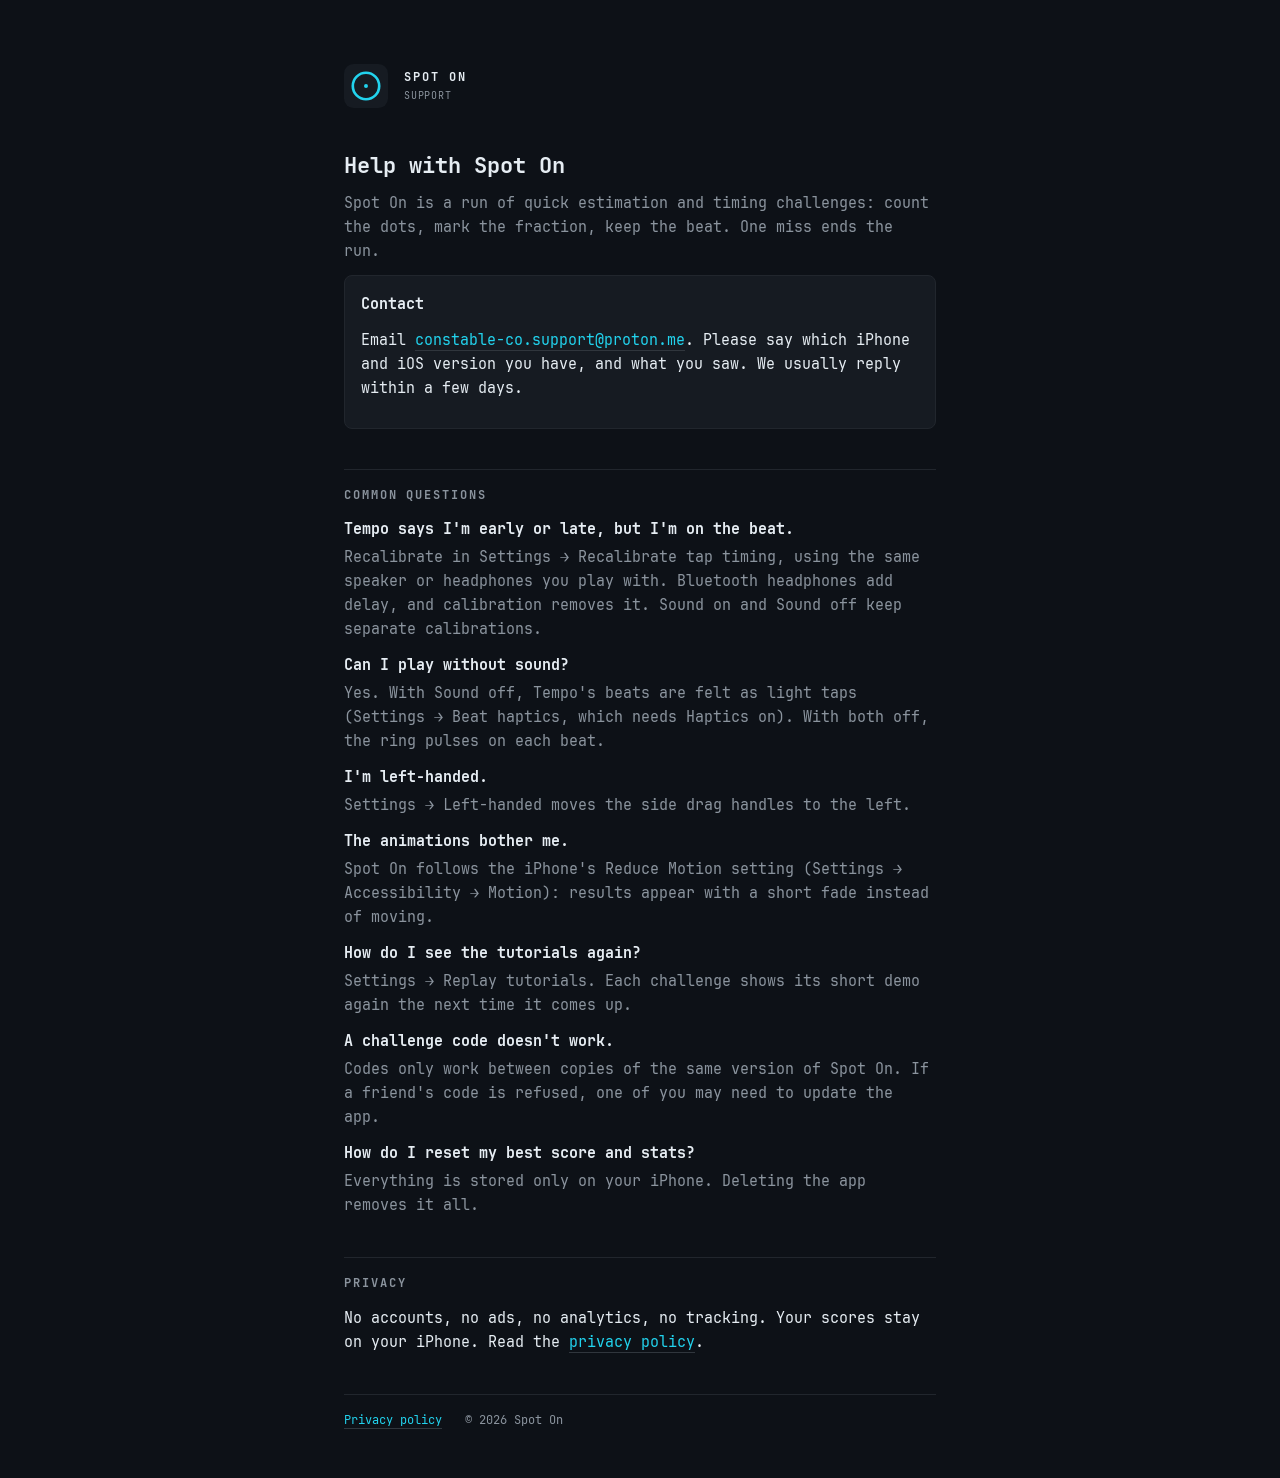
==== index.html @ 259e7912 "Support and privacy pages" ====
<!doctype html>
<html lang="en">
<head>
  <meta charset="utf-8">
  <meta name="viewport" content="width=device-width, initial-scale=1">
  <title>Spot On · Support</title>
  <meta name="description" content="Help and contact for Spot On, a game of estimation and timing for iPhone.">
  <meta name="theme-color" content="#0D1117">
  <link rel="stylesheet" href="style.css">
</head>
<body>
<main>
  <header>
    <svg class="mark" viewBox="0 0 100 100" aria-hidden="true">
      <rect width="100" height="100" rx="22" fill="#161B22"/>
      <circle cx="50" cy="50" r="30" fill="none" stroke="#22D3EE" stroke-width="6"/>
      <circle cx="50" cy="50" r="4.5" fill="#22D3EE"/>
    </svg>
    <div class="title">Spot On<small>support</small></div>
  </header>

  <h1>Help with Spot On</h1>
  <p class="lede">Spot On is a run of quick estimation and timing challenges: count the dots, mark the fraction, keep the beat. One miss ends the run.</p>

  <div class="card">
    <p><strong>Contact</strong></p>
    <p>Email <a href="mailto:constable-co.support@proton.me">constable-co.support@proton.me</a>. Please say which iPhone and iOS version you have, and what you saw. We usually reply within a few days.</p>
  </div>

  <h2>Common questions</h2>
  <dl>
    <dt>Tempo says I'm early or late, but I'm on the beat.</dt>
    <dd>Recalibrate in Settings → Recalibrate tap timing, using the same speaker or headphones you play with. Bluetooth headphones add delay, and calibration removes it. Sound on and Sound off keep separate calibrations.</dd>

    <dt>Can I play without sound?</dt>
    <dd>Yes. With Sound off, Tempo's beats are felt as light taps (Settings → Beat haptics, which needs Haptics on). With both off, the ring pulses on each beat.</dd>

    <dt>I'm left-handed.</dt>
    <dd>Settings → Left-handed moves the side drag handles to the left.</dd>

    <dt>The animations bother me.</dt>
    <dd>Spot On follows the iPhone's Reduce Motion setting (Settings → Accessibility → Motion): results appear with a short fade instead of moving.</dd>

    <dt>How do I see the tutorials again?</dt>
    <dd>Settings → Replay tutorials. Each challenge shows its short demo again the next time it comes up.</dd>

    <dt>A challenge code doesn't work.</dt>
    <dd>Codes only work between copies of the same version of Spot On. If a friend's code is refused, one of you may need to update the app.</dd>

    <dt>How do I reset my best score and stats?</dt>
    <dd>Everything is stored only on your iPhone. Deleting the app removes it all.</dd>
  </dl>

  <h2>Privacy</h2>
  <p>No accounts, no ads, no analytics, no tracking. Your scores stay on your iPhone. Read the <a href="privacy.html">privacy policy</a>.</p>

  <footer>
    <a href="privacy.html">Privacy policy</a>
    <span>© 2026 Spot On</span>
  </footer>
</main>
</body>
</html>
---- style.css ----
/* Spot On support site. Colours and spacing are the game's DesignTokens (SPEC §4). */
@font-face {
  font-family: "JetBrains Mono";
  src: url("fonts/JetBrainsMono-Regular.ttf") format("truetype");
  font-weight: 400;
  font-display: swap;
}
@font-face {
  font-family: "JetBrains Mono";
  src: url("fonts/JetBrainsMono-Bold.ttf") format("truetype");
  font-weight: 700;
  font-display: swap;
}

:root {
  --bg: #0D1117;
  --surface: #161B22;
  --hairline: #21262D;
  --hairline-strong: #30363D;
  --text: #E6EDF3;
  --text-dim: #8B949E;
  --accent: #22D3EE;
  --target: #4ADE80;
  --error: #F87171;
  --side: 24px;
  --gap: 40px;
}

* { box-sizing: border-box; }

html { -webkit-text-size-adjust: 100%; }

body {
  margin: 0;
  background: var(--bg);
  color: var(--text);
  font-family: "JetBrains Mono", ui-monospace, SFMono-Regular, Menlo, Consolas, monospace;
  font-size: 15px;
  line-height: 1.6;
}

main {
  max-width: 640px;
  margin: 0 auto;
  padding: 64px var(--side) 48px;
}

header {
  display: flex;
  align-items: center;
  gap: 16px;
  margin-bottom: var(--gap);
}

.mark {
  width: 44px;
  height: 44px;
  flex: none;
}

.title {
  font-weight: 700;
  font-size: 12px;
  letter-spacing: 0.16em;
  text-transform: uppercase;
}

.title small {
  display: block;
  color: var(--text-dim);
  font-weight: 400;
  letter-spacing: 0.08em;
}

h1 {
  font-size: 22px;
  font-weight: 700;
  margin: 0 0 8px;
}

h2 {
  font-size: 12px;
  font-weight: 700;
  letter-spacing: 0.16em;
  text-transform: uppercase;
  color: var(--text-dim);
  margin: var(--gap) 0 12px;
  padding-top: 16px;
  border-top: 1px solid var(--hairline);
}

p, li { margin: 0 0 12px; }

ul { padding-left: 20px; }

.lede { color: var(--text-dim); }

a { color: var(--accent); text-decoration: none; border-bottom: 1px solid var(--hairline-strong); }
a:hover, a:focus-visible { border-bottom-color: var(--accent); }
a:focus-visible { outline: 2px solid var(--accent); outline-offset: 2px; }

.card {
  background: var(--surface);
  border: 1px solid var(--hairline);
  border-radius: 8px;
  padding: 16px;
  margin: 0 0 12px;
}

.card strong { color: var(--text); }

.button {
  display: inline-block;
  border: 1.5px solid var(--accent);
  border-radius: 6px;
  padding: 10px 18px;
  font-weight: 700;
  letter-spacing: 0.12em;
  text-transform: uppercase;
  font-size: 13px;
  min-height: 44px;
}

dl { margin: 0; }
dt { font-weight: 700; margin-top: 12px; }
dd { margin: 4px 0 0; color: var(--text-dim); }

.ok { color: var(--target); }

footer {
  margin-top: var(--gap);
  padding-top: 16px;
  border-top: 1px solid var(--hairline);
  color: var(--text-dim);
  font-size: 12px;
}

footer a { margin-right: 16px; }

@media (max-width: 420px) {
  main { padding: 40px 16px 32px; }
  body { font-size: 14px; }
}
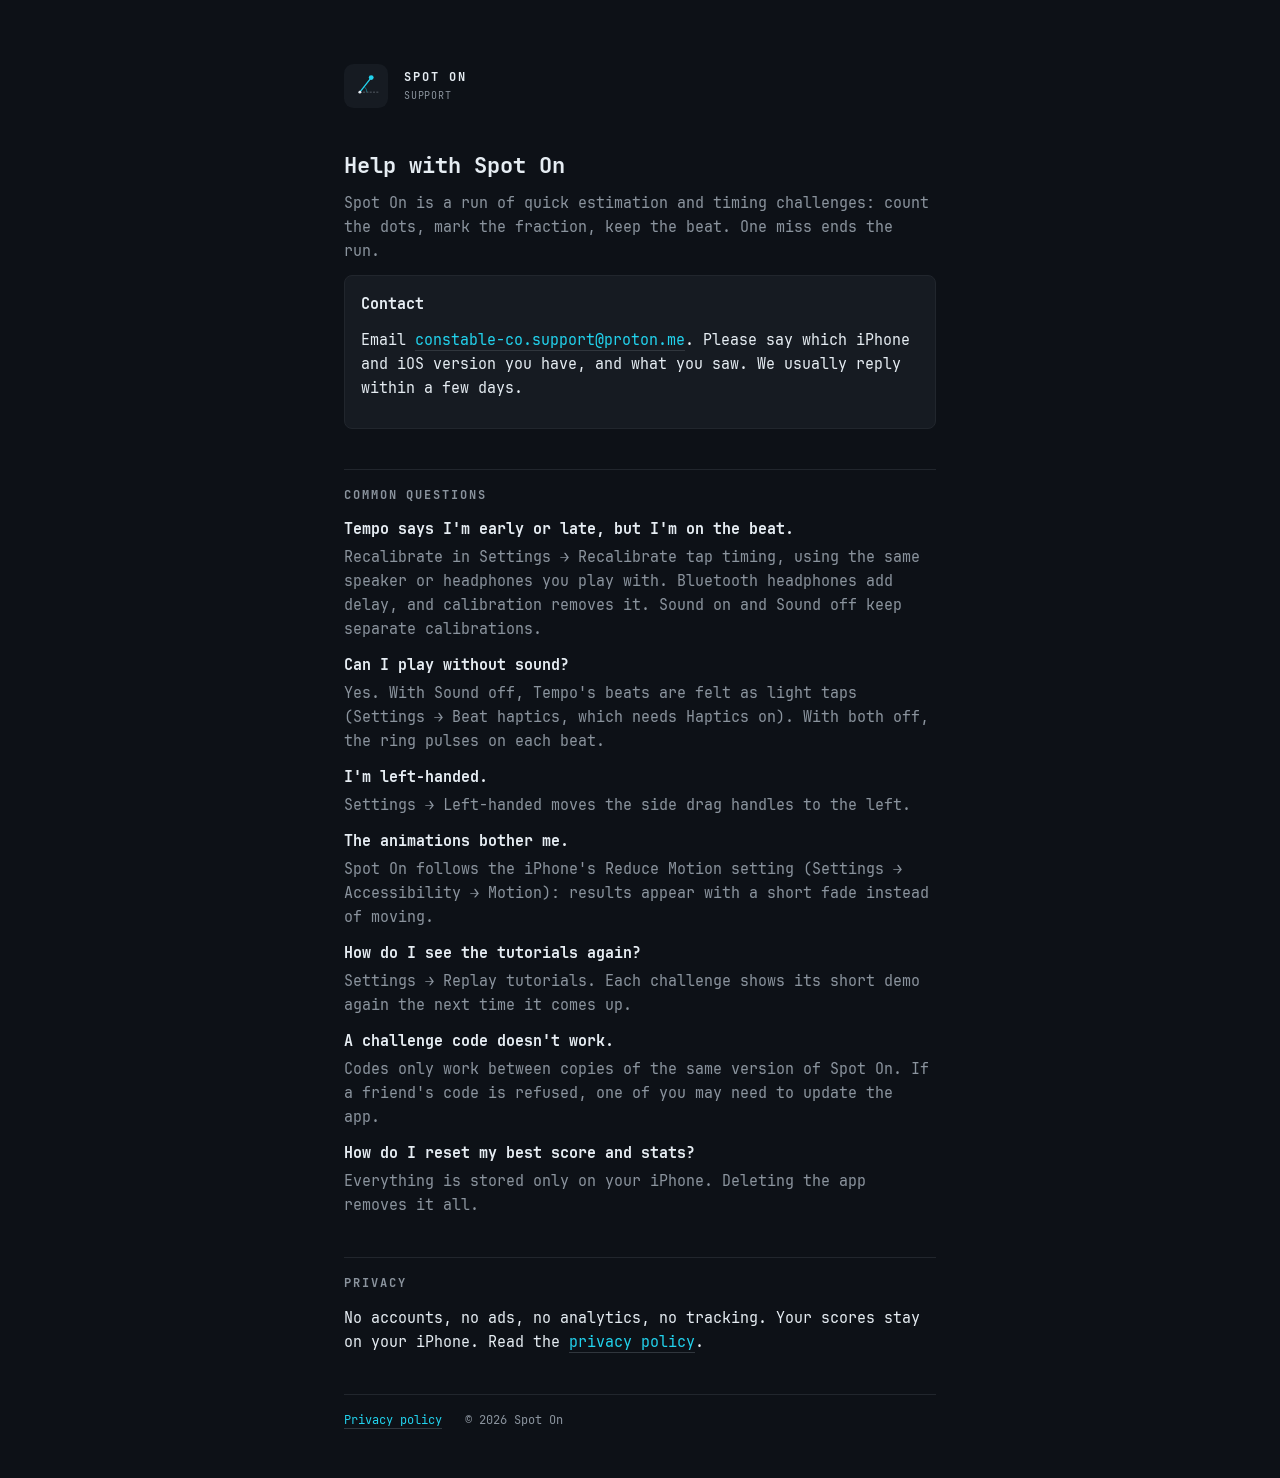
==== commit b67bd066: "Privacy policy: Unity engine information; new app icon mark" ====
--- a/index.html
+++ b/index.html
@@ -13,8 +13,11 @@
   <header>
     <svg class="mark" viewBox="0 0 100 100" aria-hidden="true">
       <rect width="100" height="100" rx="22" fill="#161B22"/>
-      <circle cx="50" cy="50" r="30" fill="none" stroke="#22D3EE" stroke-width="6"/>
-      <circle cx="50" cy="50" r="4.5" fill="#22D3EE"/>
+      <line x1="36" y1="64" x2="80" y2="64" stroke="#8B949E" stroke-width="1.2" stroke-dasharray="4.5 3"/>
+      <path d="M52 64 A16 16 0 0 0 45.85 51.39" fill="none" stroke="#22D3EE" stroke-opacity="0.45" stroke-width="2"/>
+      <line x1="36" y1="64" x2="61.86" y2="30.9" stroke="#22D3EE" stroke-width="3" stroke-linecap="round"/>
+      <circle cx="61.86" cy="30.9" r="5.5" fill="#22D3EE"/>
+      <circle cx="36" cy="64" r="3.2" fill="#E6EDF3"/>
     </svg>
     <div class="title">Spot On<small>support</small></div>
   </header>
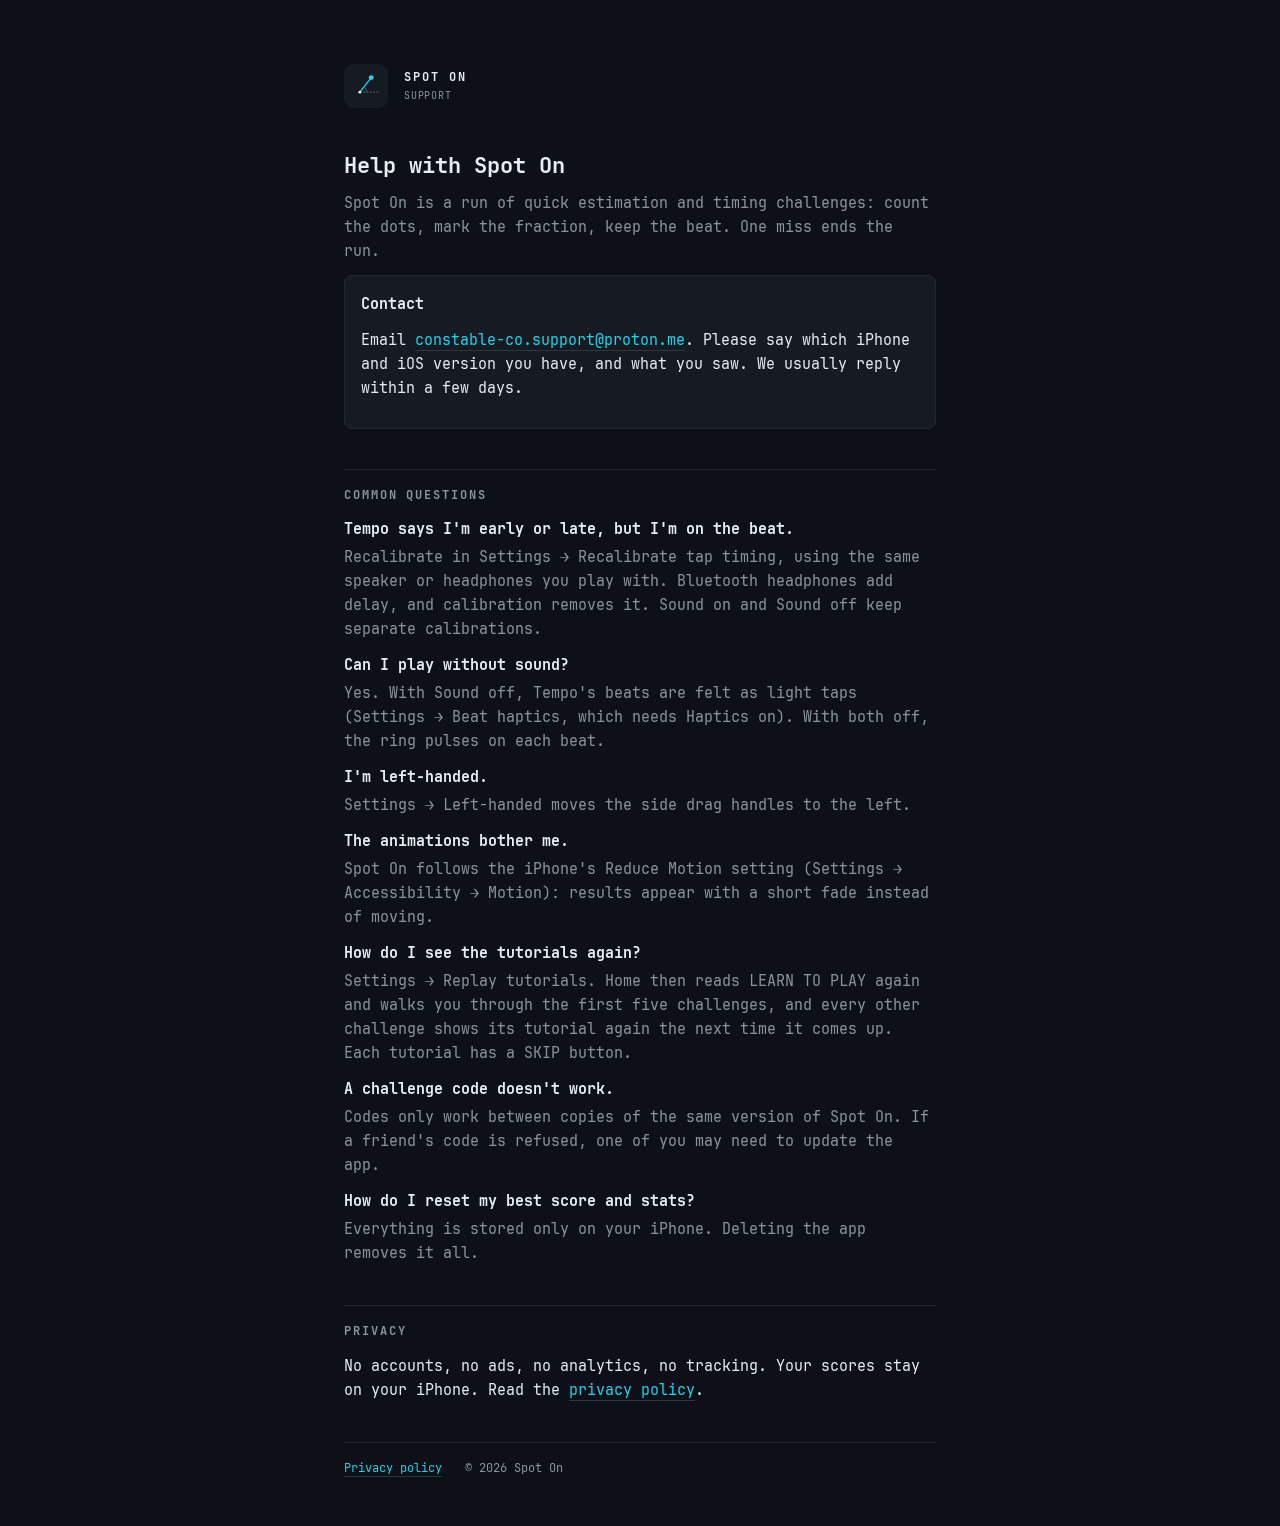
==== commit 6f62b29c: "Support FAQ: tutorials and LEARN TO PLAY Co-Authored-By: Claude Opus 5.5 <noreply@anthropic.com>" ====
--- a/index.html
+++ b/index.html
@@ -45,7 +45,7 @@
     <dd>Spot On follows the iPhone's Reduce Motion setting (Settings → Accessibility → Motion): results appear with a short fade instead of moving.</dd>
 
     <dt>How do I see the tutorials again?</dt>
-    <dd>Settings → Replay tutorials. Each challenge shows its short demo again the next time it comes up.</dd>
+    <dd>Settings → Replay tutorials. Home then reads LEARN TO PLAY again and walks you through the first five challenges, and every other challenge shows its tutorial again the next time it comes up. Each tutorial has a SKIP button.</dd>
 
     <dt>A challenge code doesn't work.</dt>
     <dd>Codes only work between copies of the same version of Spot On. If a friend's code is refused, one of you may need to update the app.</dd>
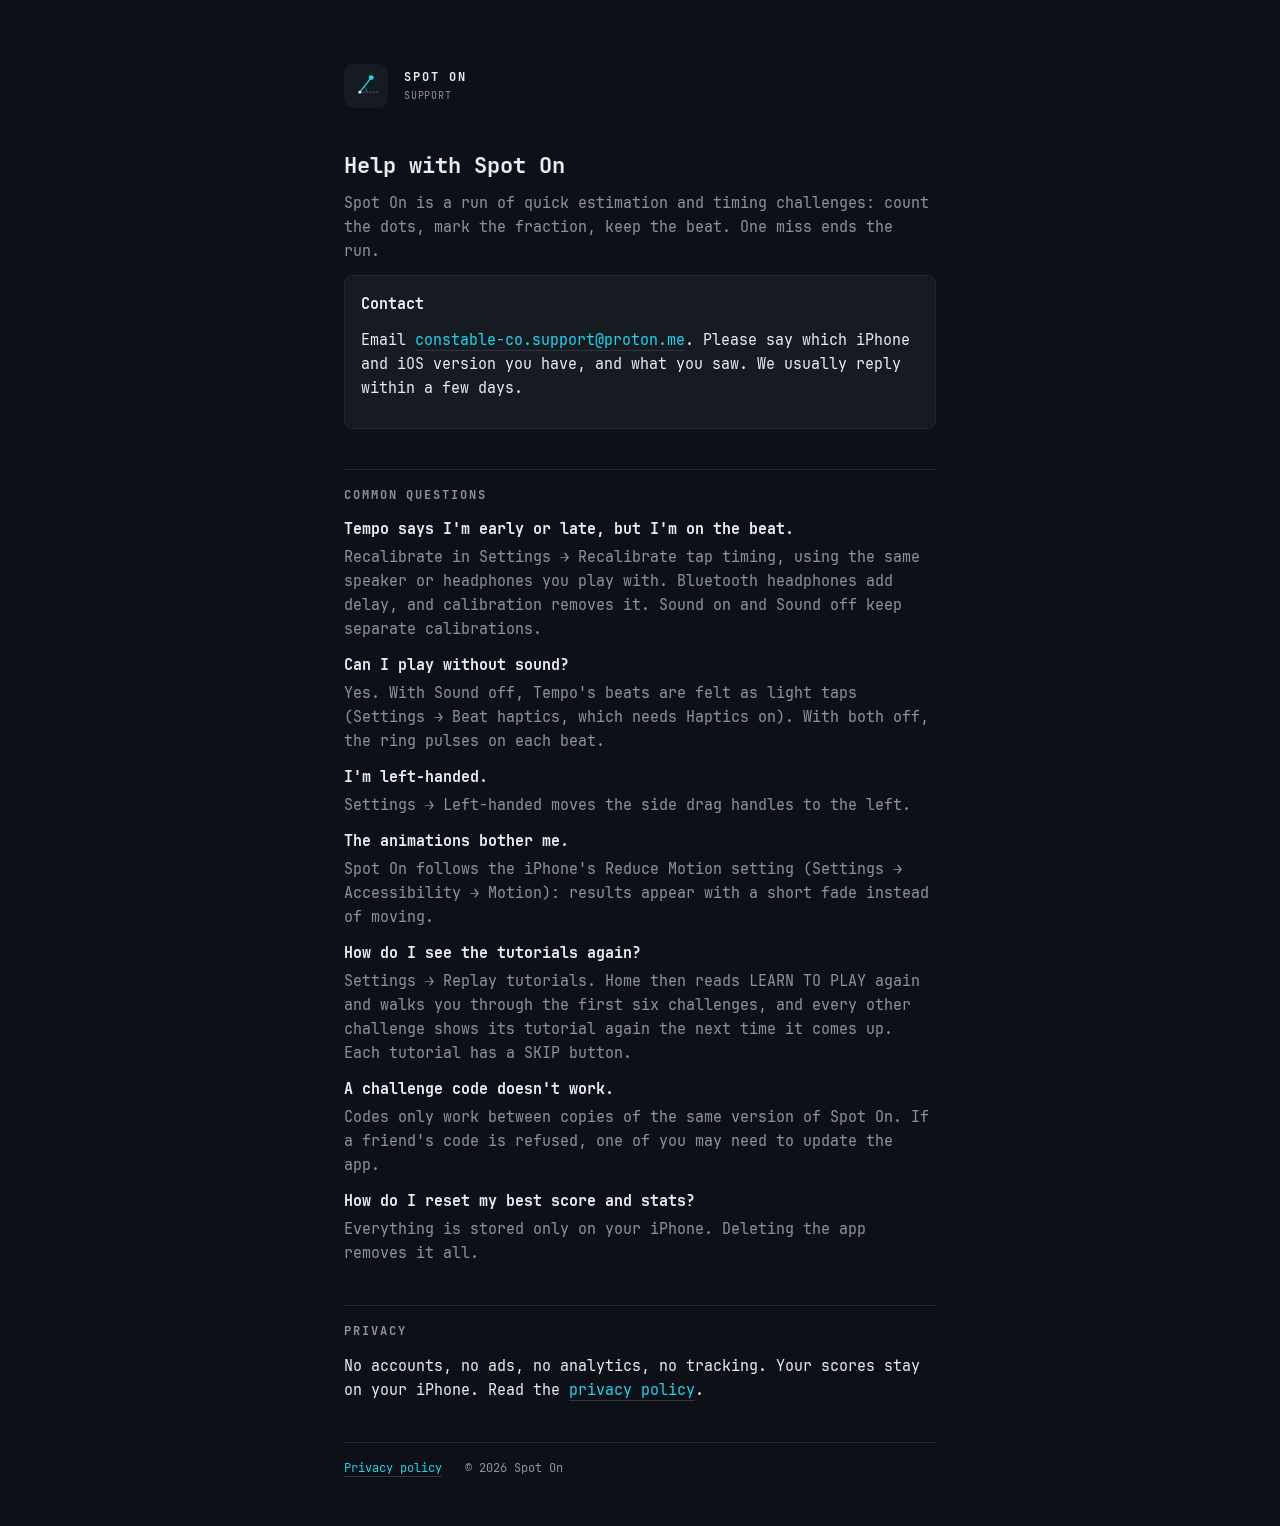
==== commit 5aa72b53: "Support FAQ: first six challenges; privacy: colour-blind setting Co-Authored-By: Claude Opus 5.5 <no" ====
--- a/index.html
+++ b/index.html
@@ -45,7 +45,7 @@
     <dd>Spot On follows the iPhone's Reduce Motion setting (Settings → Accessibility → Motion): results appear with a short fade instead of moving.</dd>
 
     <dt>How do I see the tutorials again?</dt>
-    <dd>Settings → Replay tutorials. Home then reads LEARN TO PLAY again and walks you through the first five challenges, and every other challenge shows its tutorial again the next time it comes up. Each tutorial has a SKIP button.</dd>
+    <dd>Settings → Replay tutorials. Home then reads LEARN TO PLAY again and walks you through the first six challenges, and every other challenge shows its tutorial again the next time it comes up. Each tutorial has a SKIP button.</dd>
 
     <dt>A challenge code doesn't work.</dt>
     <dd>Codes only work between copies of the same version of Spot On. If a friend's code is refused, one of you may need to update the app.</dd>
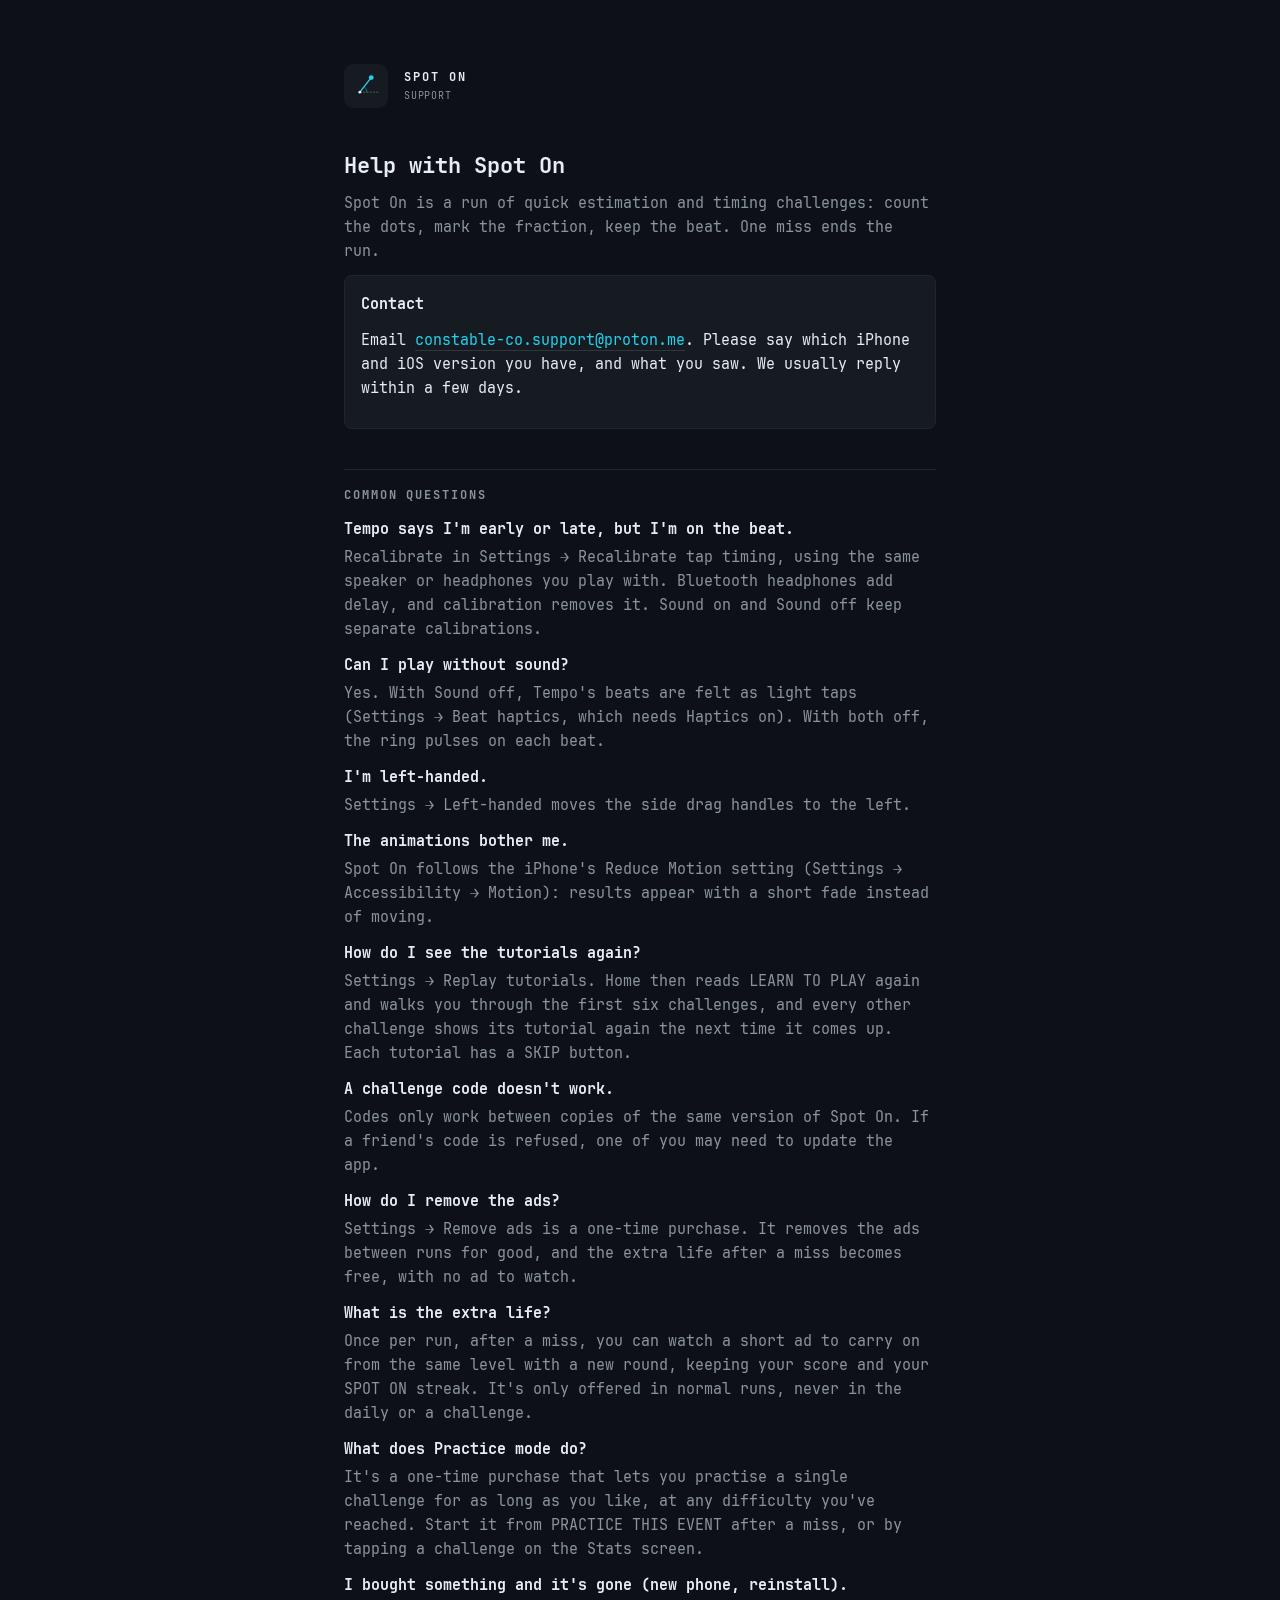
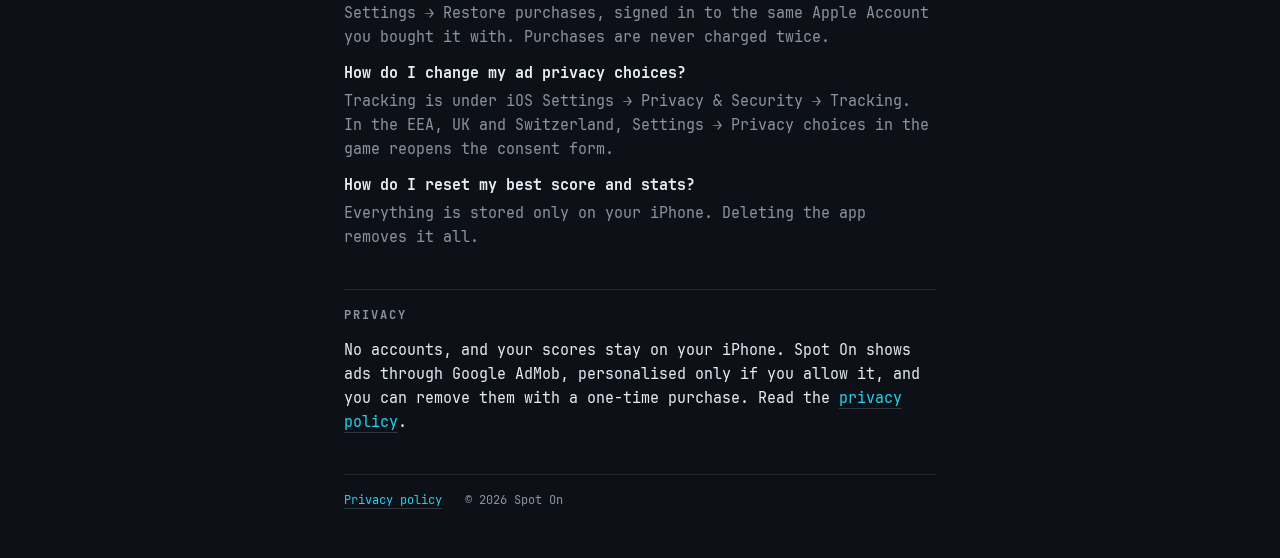
==== commit a6ac9f37: "Privacy policy and support page for ads (Google AdMob) and optional purchases Co-Authored-By: Claude" ====
--- a/index.html
+++ b/index.html
@@ -50,12 +50,27 @@
     <dt>A challenge code doesn't work.</dt>
     <dd>Codes only work between copies of the same version of Spot On. If a friend's code is refused, one of you may need to update the app.</dd>
 
+    <dt>How do I remove the ads?</dt>
+    <dd>Settings → Remove ads is a one-time purchase. It removes the ads between runs for good, and the extra life after a miss becomes free, with no ad to watch.</dd>
+
+    <dt>What is the extra life?</dt>
+    <dd>Once per run, after a miss, you can watch a short ad to carry on from the same level with a new round, keeping your score and your SPOT ON streak. It's only offered in normal runs, never in the daily or a challenge.</dd>
+
+    <dt>What does Practice mode do?</dt>
+    <dd>It's a one-time purchase that lets you practise a single challenge for as long as you like, at any difficulty you've reached. Start it from PRACTICE THIS EVENT after a miss, or by tapping a challenge on the Stats screen.</dd>
+
+    <dt>I bought something and it's gone (new phone, reinstall).</dt>
+    <dd>Settings → Restore purchases, signed in to the same Apple Account you bought it with. Purchases are never charged twice.</dd>
+
+    <dt>How do I change my ad privacy choices?</dt>
+    <dd>Tracking is under iOS Settings → Privacy &amp; Security → Tracking. In the EEA, UK and Switzerland, Settings → Privacy choices in the game reopens the consent form.</dd>
+
     <dt>How do I reset my best score and stats?</dt>
     <dd>Everything is stored only on your iPhone. Deleting the app removes it all.</dd>
   </dl>
 
   <h2>Privacy</h2>
-  <p>No accounts, no ads, no analytics, no tracking. Your scores stay on your iPhone. Read the <a href="privacy.html">privacy policy</a>.</p>
+  <p>No accounts, and your scores stay on your iPhone. Spot On shows ads through Google AdMob, personalised only if you allow it, and you can remove them with a one-time purchase. Read the <a href="privacy.html">privacy policy</a>.</p>
 
   <footer>
     <a href="privacy.html">Privacy policy</a>
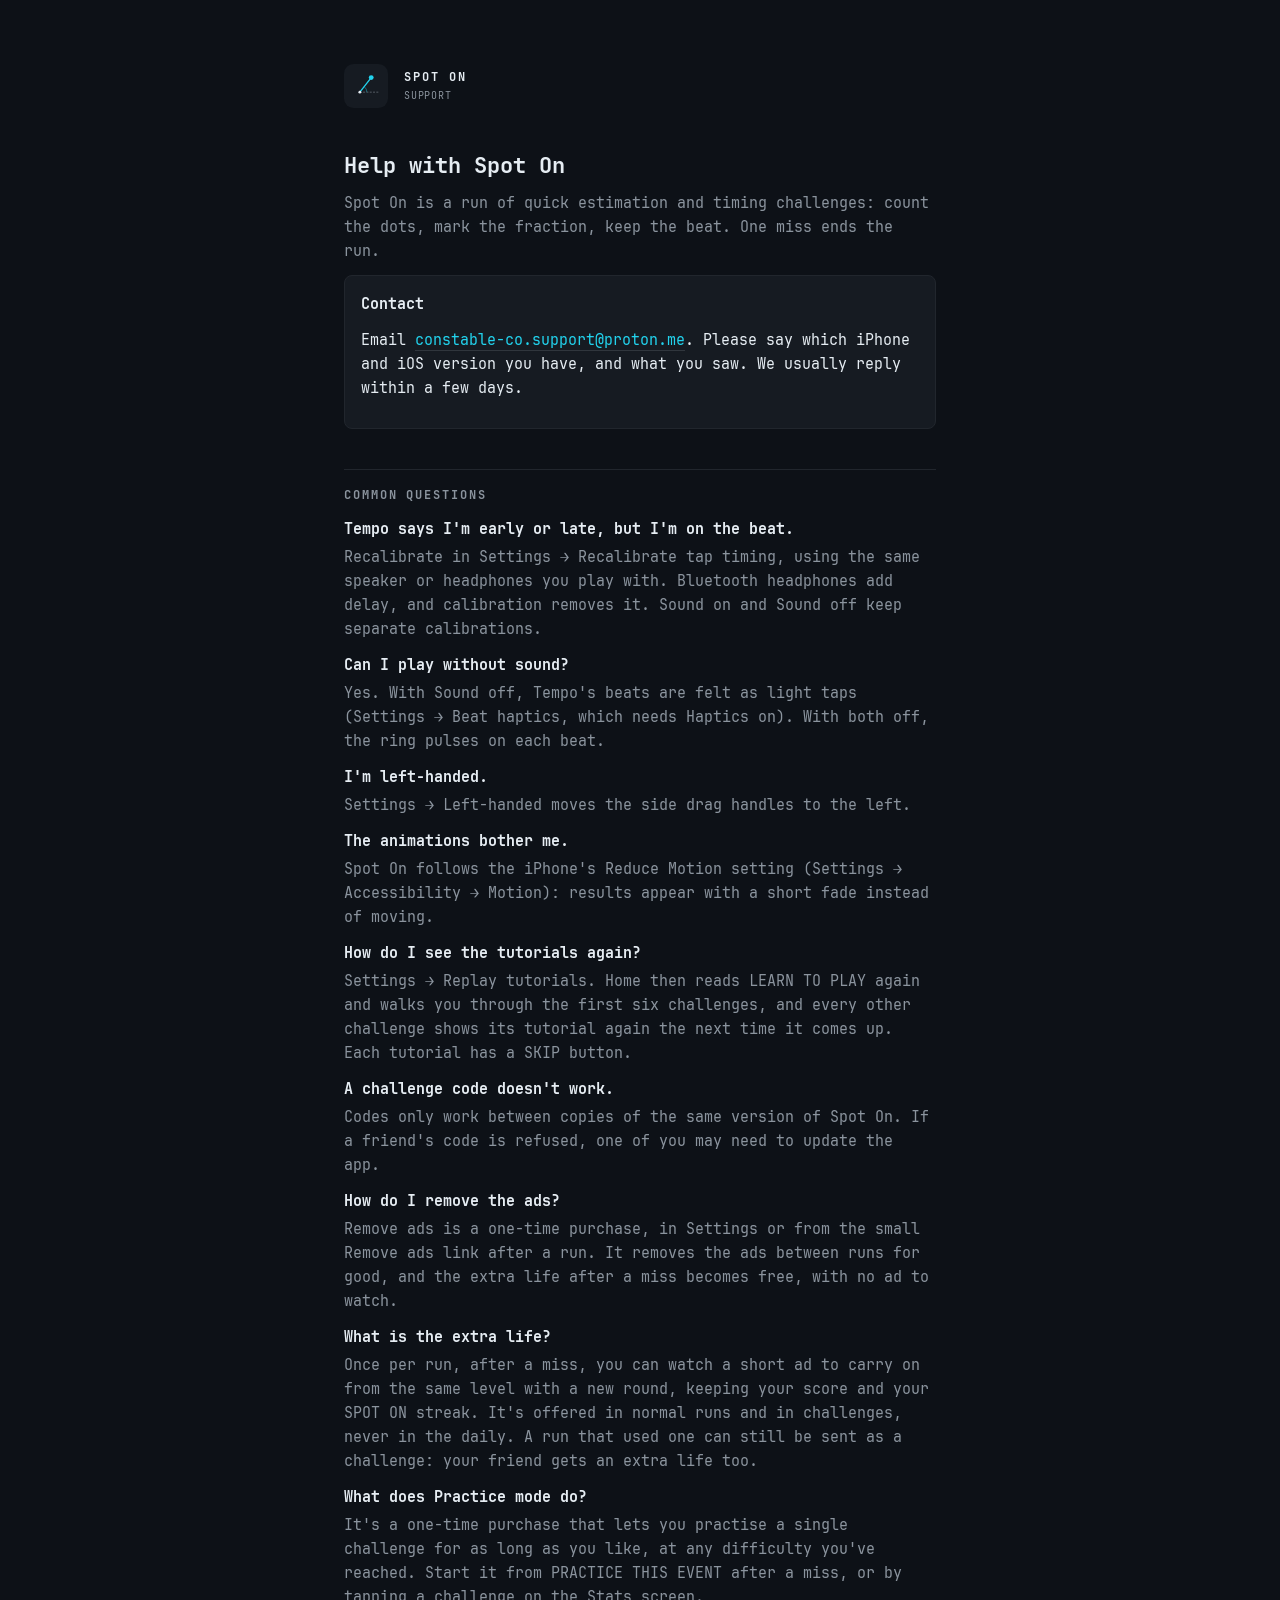
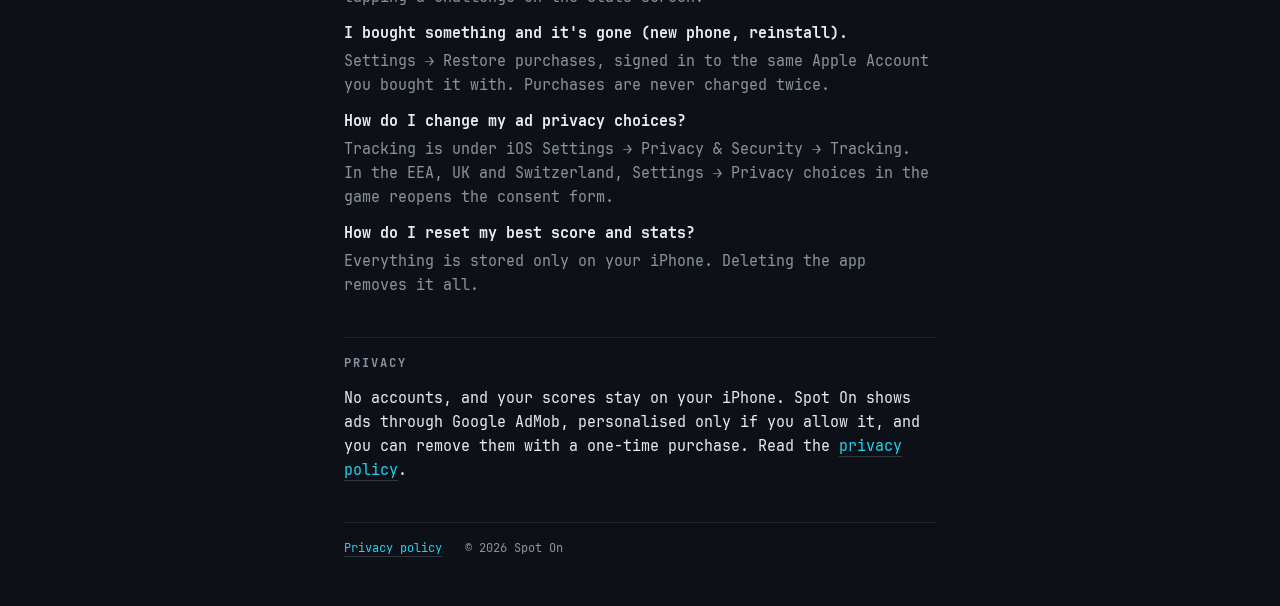
==== commit 283e7c5d: "Support FAQ and privacy: Remove ads link after a run; extra life in challenges Co-Authored-By: Claud" ====
--- a/index.html
+++ b/index.html
@@ -51,10 +51,10 @@
     <dd>Codes only work between copies of the same version of Spot On. If a friend's code is refused, one of you may need to update the app.</dd>
 
     <dt>How do I remove the ads?</dt>
-    <dd>Settings → Remove ads is a one-time purchase. It removes the ads between runs for good, and the extra life after a miss becomes free, with no ad to watch.</dd>
+    <dd>Remove ads is a one-time purchase, in Settings or from the small Remove ads link after a run. It removes the ads between runs for good, and the extra life after a miss becomes free, with no ad to watch.</dd>
 
     <dt>What is the extra life?</dt>
-    <dd>Once per run, after a miss, you can watch a short ad to carry on from the same level with a new round, keeping your score and your SPOT ON streak. It's only offered in normal runs, never in the daily or a challenge.</dd>
+    <dd>Once per run, after a miss, you can watch a short ad to carry on from the same level with a new round, keeping your score and your SPOT ON streak. It's offered in normal runs and in challenges, never in the daily. A run that used one can still be sent as a challenge: your friend gets an extra life too.</dd>
 
     <dt>What does Practice mode do?</dt>
     <dd>It's a one-time purchase that lets you practise a single challenge for as long as you like, at any difficulty you've reached. Start it from PRACTICE THIS EVENT after a miss, or by tapping a challenge on the Stats screen.</dd>
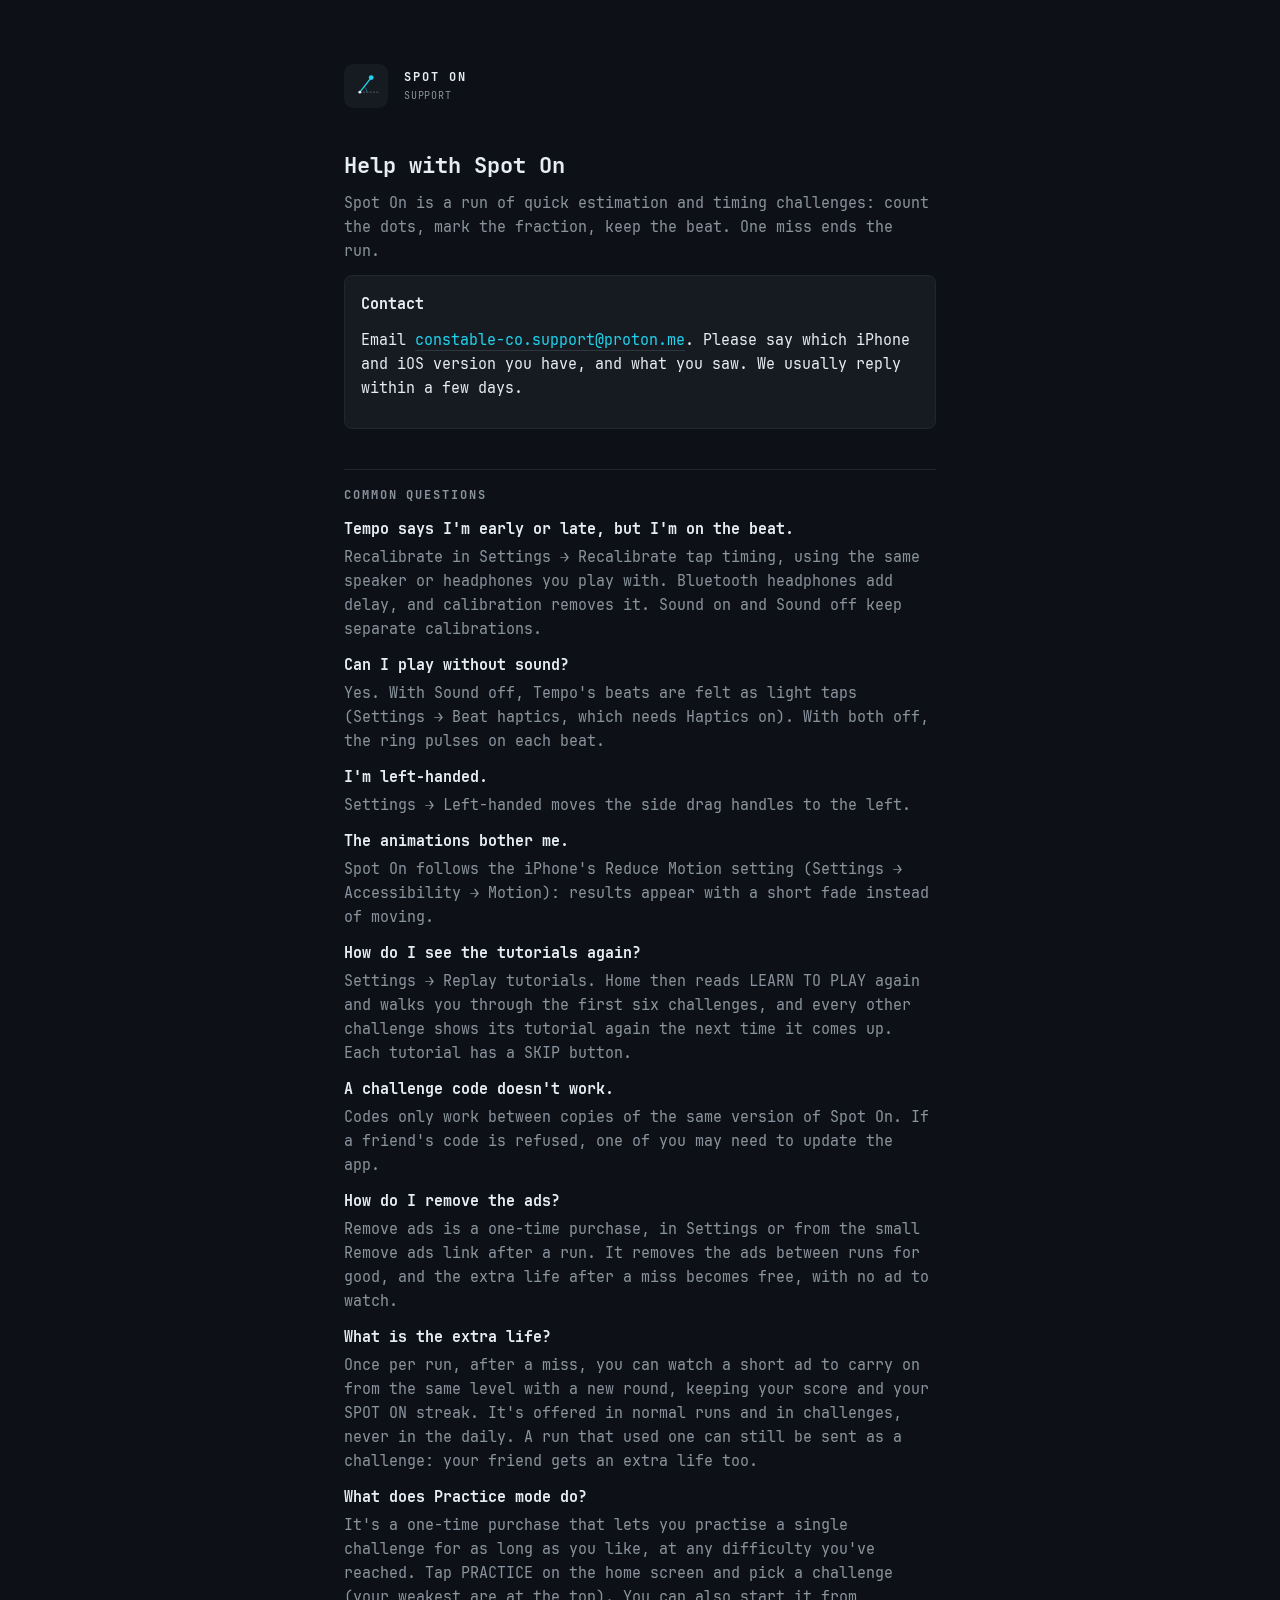
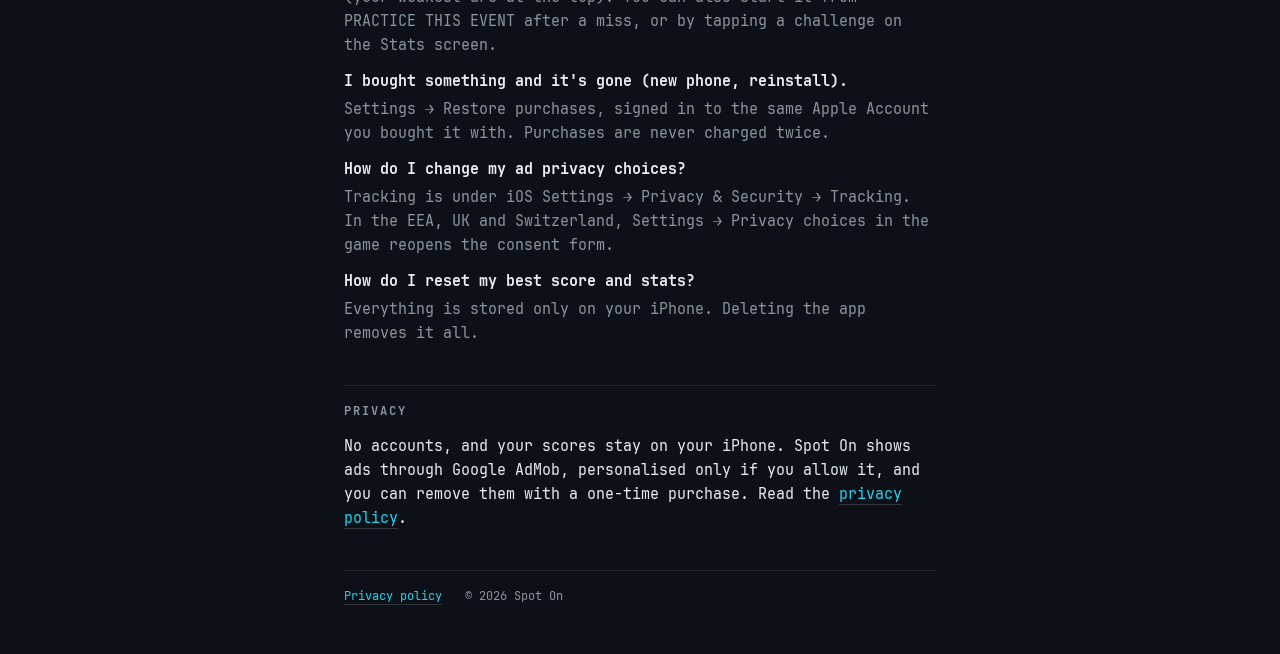
==== commit 77c05f86: "Support FAQ: start Practice from Home's PRACTICE" ====
--- a/index.html
+++ b/index.html
@@ -57,7 +57,7 @@
     <dd>Once per run, after a miss, you can watch a short ad to carry on from the same level with a new round, keeping your score and your SPOT ON streak. It's offered in normal runs and in challenges, never in the daily. A run that used one can still be sent as a challenge: your friend gets an extra life too.</dd>
 
     <dt>What does Practice mode do?</dt>
-    <dd>It's a one-time purchase that lets you practise a single challenge for as long as you like, at any difficulty you've reached. Start it from PRACTICE THIS EVENT after a miss, or by tapping a challenge on the Stats screen.</dd>
+    <dd>It's a one-time purchase that lets you practise a single challenge for as long as you like, at any difficulty you've reached. Tap PRACTICE on the home screen and pick a challenge (your weakest are at the top). You can also start it from PRACTICE THIS EVENT after a miss, or by tapping a challenge on the Stats screen.</dd>
 
     <dt>I bought something and it's gone (new phone, reinstall).</dt>
     <dd>Settings → Restore purchases, signed in to the same Apple Account you bought it with. Purchases are never charged twice.</dd>
